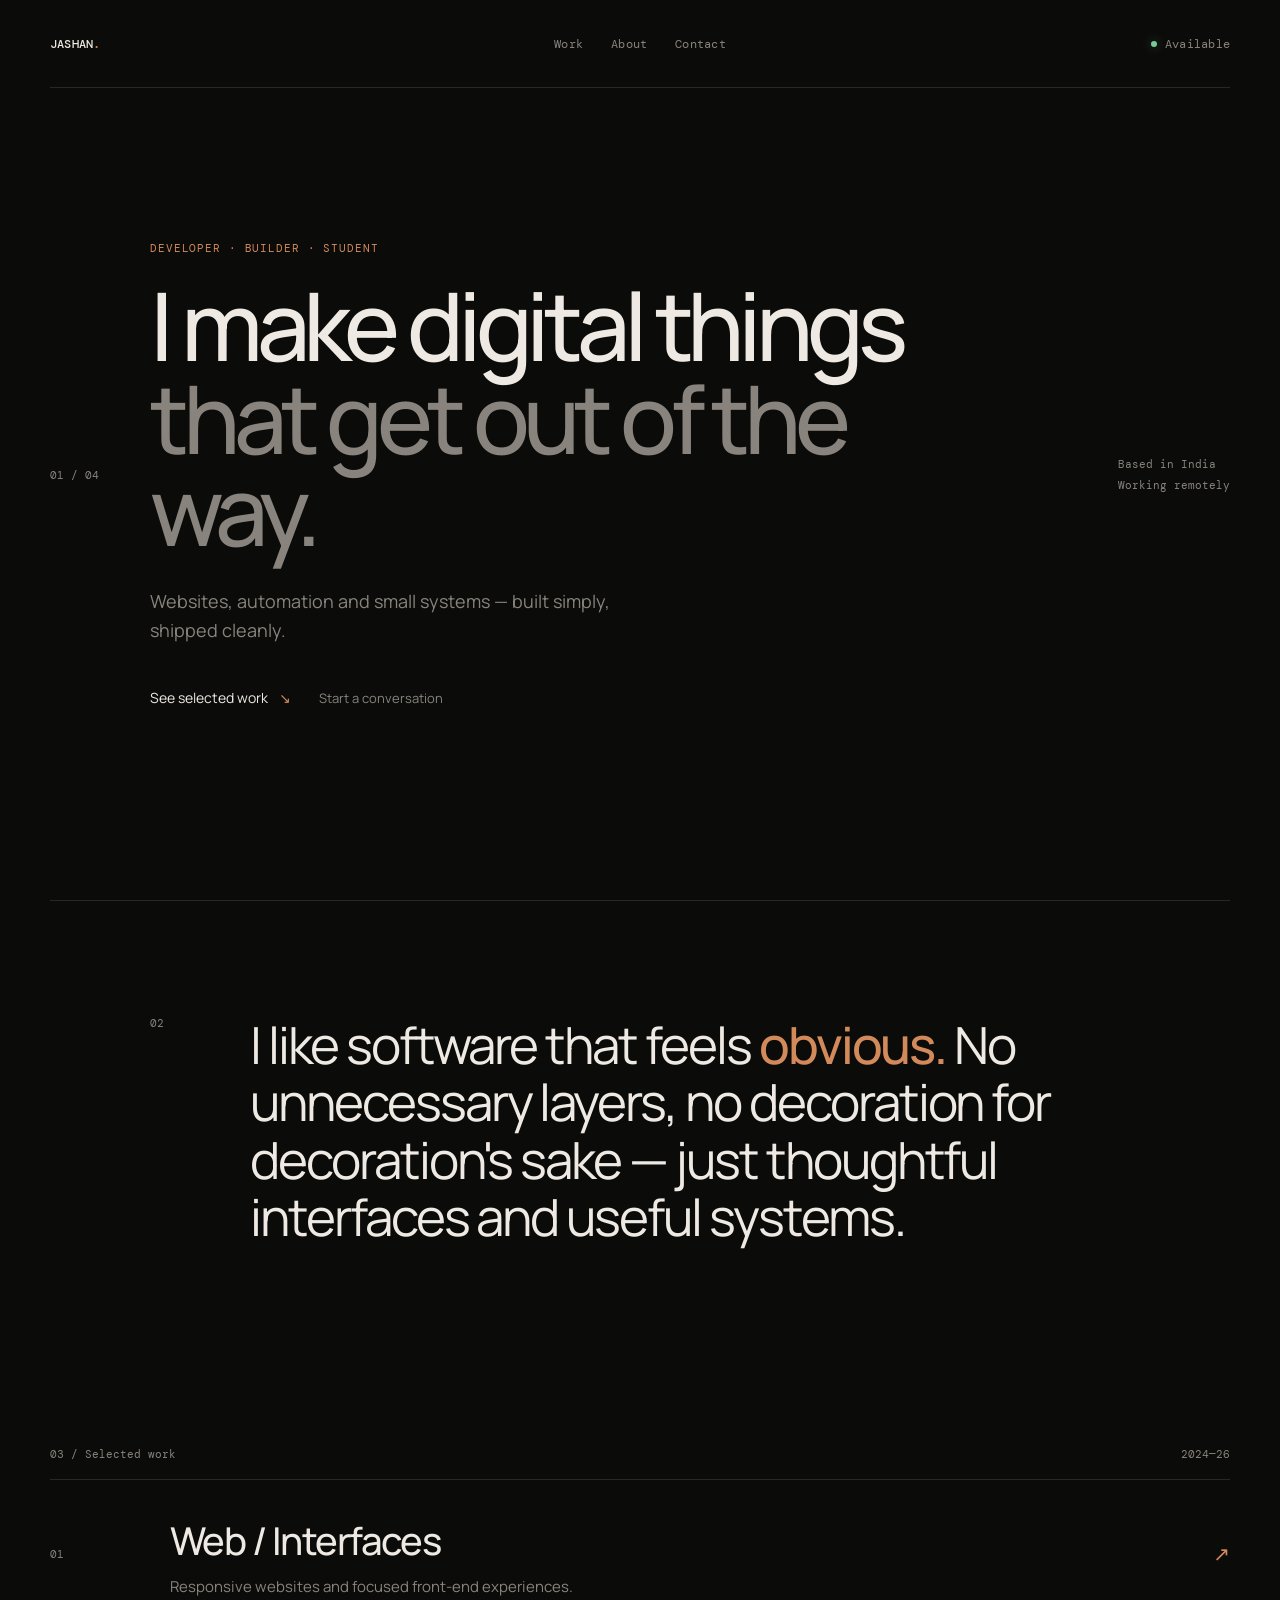
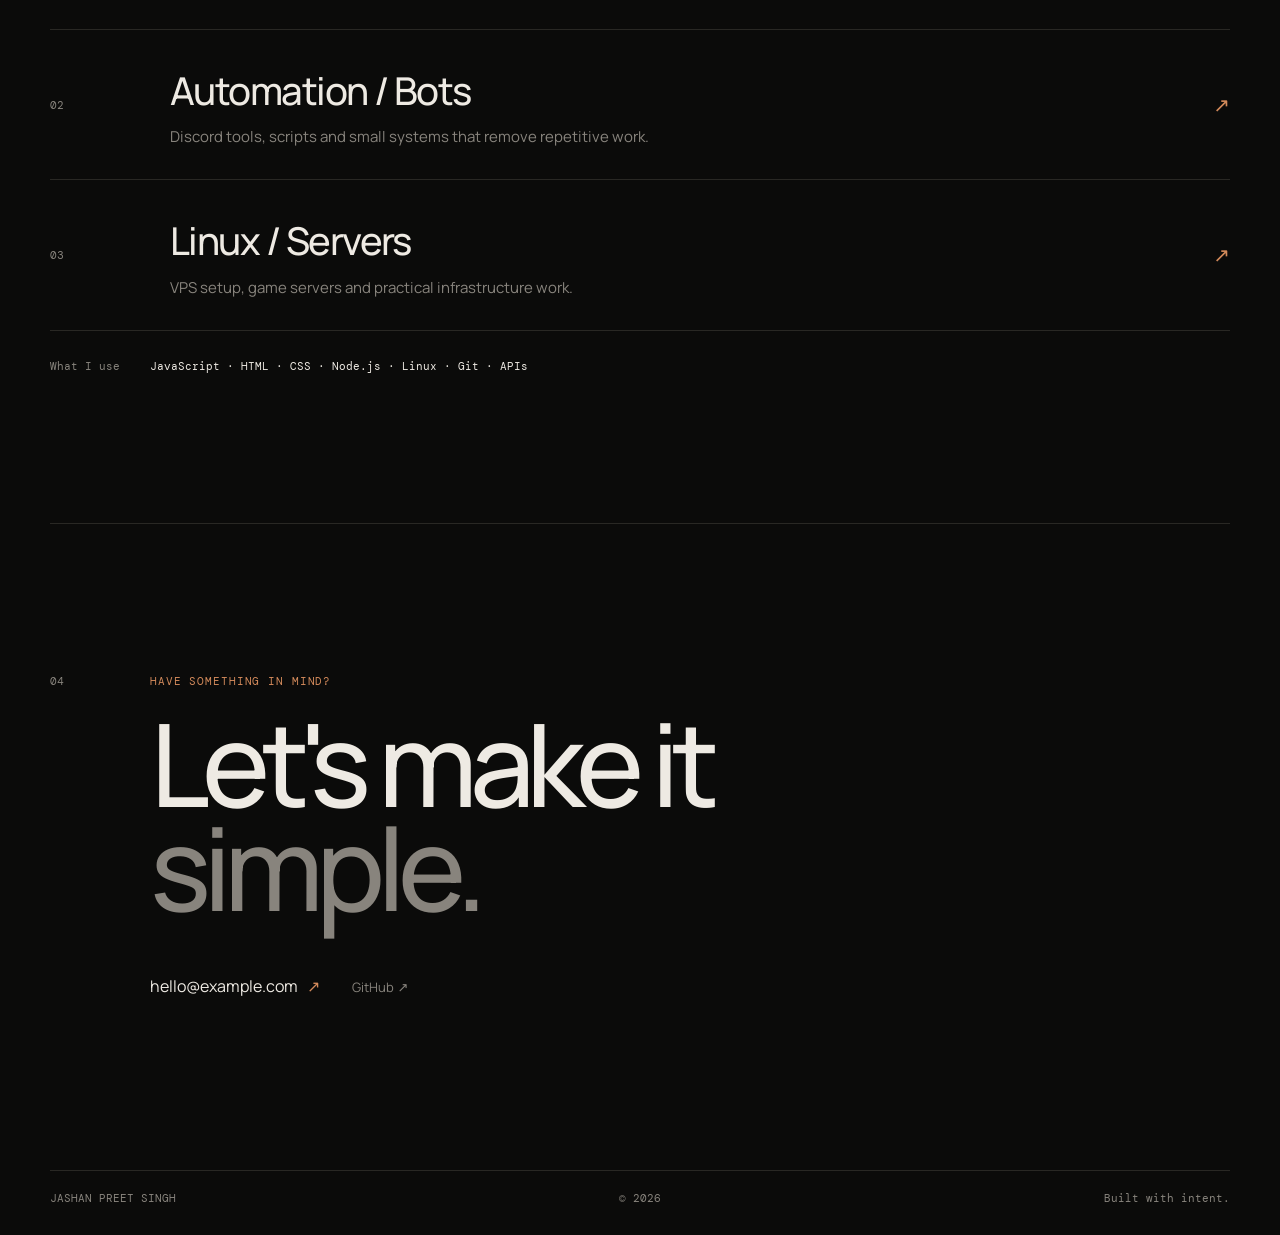
==== index.html @ e44bb3bb "Add files via upload" ====
<!doctype html>
<html lang="en">
<head>
  <meta charset="utf-8">
  <meta name="viewport" content="width=device-width, initial-scale=1">
  <meta name="description" content="Jashan Preet Singh — developer building web experiences, automation and systems.">
  <title>Jashan — Developer</title>
  <link rel="stylesheet" href="style.css">
</head>
<body>
  <div class="loader" aria-hidden="true">
    <span class="loader-mark">J/</span>
    <span class="loader-line"></span>
  </div>

  <header class="topbar">
    <a class="wordmark" href="#top" aria-label="Jashan home">JASHAN<span>.</span></a>
    <nav>
      <a href="#work">Work</a>
      <a href="#about">About</a>
      <a href="#contact">Contact</a>
    </nav>
    <a class="availability" href="#contact"><i></i> Available</a>
  </header>

  <main id="top">
    <section class="hero">
      <div class="hero-index">01 / 04</div>
      <div class="hero-copy">
        <p class="eyebrow">Developer · Builder · Student</p>
        <h1>I make digital things<br><em>that get out of the way.</em></h1>
        <p class="intro">Websites, automation and small systems — built simply, shipped cleanly.</p>
        <div class="hero-links">
          <a class="arrow-link" href="#work">See selected work <span>↘</span></a>
          <a class="quiet-link" href="#contact">Start a conversation</a>
        </div>
      </div>
      <div class="hero-note">Based in India<br>Working remotely</div>
    </section>

    <section class="statement" id="about">
      <div class="section-number">02</div>
      <p>I like software that feels <strong>obvious.</strong> No unnecessary layers, no decoration for decoration's sake — just thoughtful interfaces and useful systems.</p>
    </section>

    <section class="work" id="work">
      <div class="section-head">
        <span>03 / Selected work</span>
        <span>2024—26</span>
      </div>

      <a class="project" href="#" aria-label="Web projects">
        <span class="project-number">01</span>
        <div>
          <h2>Web / Interfaces</h2>
          <p>Responsive websites and focused front-end experiences.</p>
        </div>
        <span class="project-arrow">↗</span>
      </a>

      <a class="project" href="#" aria-label="Automation projects">
        <span class="project-number">02</span>
        <div>
          <h2>Automation / Bots</h2>
          <p>Discord tools, scripts and small systems that remove repetitive work.</p>
        </div>
        <span class="project-arrow">↗</span>
      </a>

      <a class="project" href="#" aria-label="Infrastructure projects">
        <span class="project-number">03</span>
        <div>
          <h2>Linux / Servers</h2>
          <p>VPS setup, game servers and practical infrastructure work.</p>
        </div>
        <span class="project-arrow">↗</span>
      </a>
    </section>

    <section class="about-line">
      <span>What I use</span>
      <p>JavaScript · HTML · CSS · Node.js · Linux · Git · APIs</p>
    </section>

    <section class="contact" id="contact">
      <div class="section-number">04</div>
      <div>
        <p class="eyebrow">Have something in mind?</p>
        <h2>Let's make it<br><em>simple.</em></h2>
        <div class="contact-links">
          <a class="email" href="mailto:hello@example.com">hello@example.com <span>↗</span></a>
          <a href="https://github.com/oddsquad79-dotcom" target="_blank" rel="noreferrer">GitHub ↗</a>
        </div>
      </div>
    </section>
  </main>

  <footer>
    <span>JASHAN PREET SINGH</span>
    <span>© 2026</span>
    <span>Built with intent.</span>
  </footer>

  <script src="script.js"></script>
</body>
</html>
---- style.css ----
@import url('https://fonts.googleapis.com/css2?family=DM+Mono:wght@400;500&family=Manrope:wght@400;500;600;700&display=swap');

:root{
  --bg:#0b0b0a;
  --text:#eeeae3;
  --muted:#88847d;
  --line:#292824;
  --accent:#d38a5b;
  --green:#79c995;
  --max:1180px;
}

*{box-sizing:border-box}
html{scroll-behavior:smooth}
body{
  margin:0;
  background:var(--bg);
  color:var(--text);
  font-family:Manrope,system-ui,sans-serif;
  font-size:15px;
  line-height:1.6;
  -webkit-font-smoothing:antialiased;
}
a{color:inherit;text-decoration:none}
::selection{background:var(--accent);color:#0b0b0a}

.loader{
  position:fixed;
  inset:0;
  z-index:50;
  background:var(--bg);
  display:flex;
  align-items:center;
  justify-content:center;
  gap:18px;
  animation:loaderOut .65s 1.15s cubic-bezier(.76,0,.24,1) forwards;
}
.loader-mark{font:500 24px/1 "DM Mono",monospace;letter-spacing:-.08em}
.loader-line{width:90px;height:1px;background:var(--line);position:relative;overflow:hidden}
.loader-line:after{
  content:"";
  position:absolute;
  inset:0;
  background:var(--accent);
  transform:translateX(-100%);
  animation:load .9s .1s cubic-bezier(.65,0,.35,1) forwards;
}
@keyframes load{to{transform:translateX(0)}}
@keyframes loaderOut{to{opacity:0;visibility:hidden;pointer-events:none}}

.topbar{
  width:min(calc(100% - 48px),var(--max));
  margin:auto;
  height:88px;
  display:grid;
  grid-template-columns:1fr auto 1fr;
  align-items:center;
  border-bottom:1px solid var(--line);
  font:12px "DM Mono",monospace;
  letter-spacing:.02em;
}
.wordmark{font-weight:500}
.wordmark span{color:var(--accent)}
nav{display:flex;gap:28px;color:var(--muted)}
nav a:hover,.contact-links a:hover{color:var(--text)}
.availability{justify-self:end;color:var(--muted);display:flex;align-items:center;gap:8px}
.availability i{width:6px;height:6px;border-radius:50%;background:var(--green);box-shadow:0 0 12px rgba(121,201,149,.45)}

.hero{
  min-height:calc(100vh - 88px);
  width:min(calc(100% - 48px),var(--max));
  margin:auto;
  display:grid;
  grid-template-columns:100px 1fr 180px;
  align-items:center;
  padding:72px 0 110px;
}
.hero-index,.hero-note,.section-number,.section-head,footer,.about-line{
  font:11px "DM Mono",monospace;
  color:var(--muted);
}
.hero-copy{max-width:820px}
.eyebrow{font:11px "DM Mono",monospace;text-transform:uppercase;letter-spacing:.08em;color:var(--accent);margin:0 0 24px}
h1,h2,p{margin-top:0}
h1{
  font-size:clamp(50px,7.4vw,104px);
  line-height:.98;
  letter-spacing:-.065em;
  font-weight:500;
  margin-bottom:30px;
}
h1 em,h2 em{font-style:normal;color:var(--muted)}
.intro{font-size:18px;color:var(--muted);max-width:520px}
.hero-links{display:flex;align-items:center;gap:28px;margin-top:42px}
.arrow-link{font-size:14px}
.arrow-link span{color:var(--accent);margin-left:8px}
.quiet-link{font-size:13px;color:var(--muted)}
.quiet-link:hover{color:var(--text)}
.hero-note{justify-self:end;line-height:1.9}

.statement{
  width:min(calc(100% - 48px),var(--max));
  margin:auto;
  border-top:1px solid var(--line);
  padding:115px 100px 150px;
  display:grid;
  grid-template-columns:100px 1fr;
}
.statement p{
  max-width:850px;
  font-size:clamp(28px,4vw,54px);
  line-height:1.12;
  letter-spacing:-.04em;
}
.statement strong{font-weight:500;color:var(--accent)}

.work{
  width:min(calc(100% - 48px),var(--max));
  margin:auto;
}
.section-head{
  display:flex;
  justify-content:space-between;
  padding-bottom:18px;
  border-bottom:1px solid var(--line);
}
.project{
  display:grid;
  grid-template-columns:100px 1fr 40px;
  gap:20px;
  align-items:center;
  padding:30px 0;
  border-bottom:1px solid var(--line);
  transition:padding .3s ease;
}
.project:hover{padding-left:12px;padding-right:12px}
.project-number{font:11px "DM Mono",monospace;color:var(--muted)}
.project h2{font-size:clamp(25px,3vw,40px);font-weight:500;letter-spacing:-.04em;margin:0 0 4px}
.project p{color:var(--muted);margin:0;max-width:580px}
.project-arrow{color:var(--accent);font-size:20px;justify-self:end}

.about-line{
  width:min(calc(100% - 48px),var(--max));
  margin:0 auto;
  padding:28px 0 150px;
  display:grid;
  grid-template-columns:100px 1fr;
  border-bottom:1px solid var(--line);
}
.about-line p{margin:0;color:var(--text)}

.contact{
  width:min(calc(100% - 48px),var(--max));
  margin:auto;
  padding:150px 0 170px;
  display:grid;
  grid-template-columns:100px 1fr;
}
.contact h2{
  font-size:clamp(55px,9vw,125px);
  line-height:.9;
  letter-spacing:-.07em;
  font-weight:500;
  margin:0 0 55px;
}
.contact-links{display:flex;align-items:center;gap:32px;font-size:13px;color:var(--muted)}
.contact-links .email{font-size:16px;color:var(--text)}
.contact-links span{color:var(--accent);margin-left:6px}

footer{
  width:min(calc(100% - 48px),var(--max));
  margin:auto;
  border-top:1px solid var(--line);
  padding:20px 0 30px;
  display:flex;
  justify-content:space-between;
}

@media(max-width:720px){
  .topbar{width:calc(100% - 32px);grid-template-columns:1fr auto;height:72px}
  nav{display:none}
  .hero,.statement,.work,.about-line,.contact,footer{width:calc(100% - 32px)}
  .hero{display:block;min-height:auto;padding:100px 0 130px}
  .hero-index{margin-bottom:70px}
  .hero-note{margin-top:55px}
  h1{font-size:clamp(48px,14vw,78px)}
  .statement{display:block;padding:80px 0 110px}
  .statement .section-number{margin-bottom:45px}
  .project{grid-template-columns:40px 1fr 25px;padding:24px 0}
  .project p{font-size:13px}
  .project:hover{padding-left:0;padding-right:0}
  .about-line{display:block;padding:25px 0 100px}
  .about-line p{margin-top:18px;line-height:2}
  .contact{display:block;padding:110px 0 120px}
  .contact .section-number{margin-bottom:55px}
  .contact-links{flex-direction:column;align-items:flex-start;gap:15px}
  footer{font-size:9px;gap:12px}
}
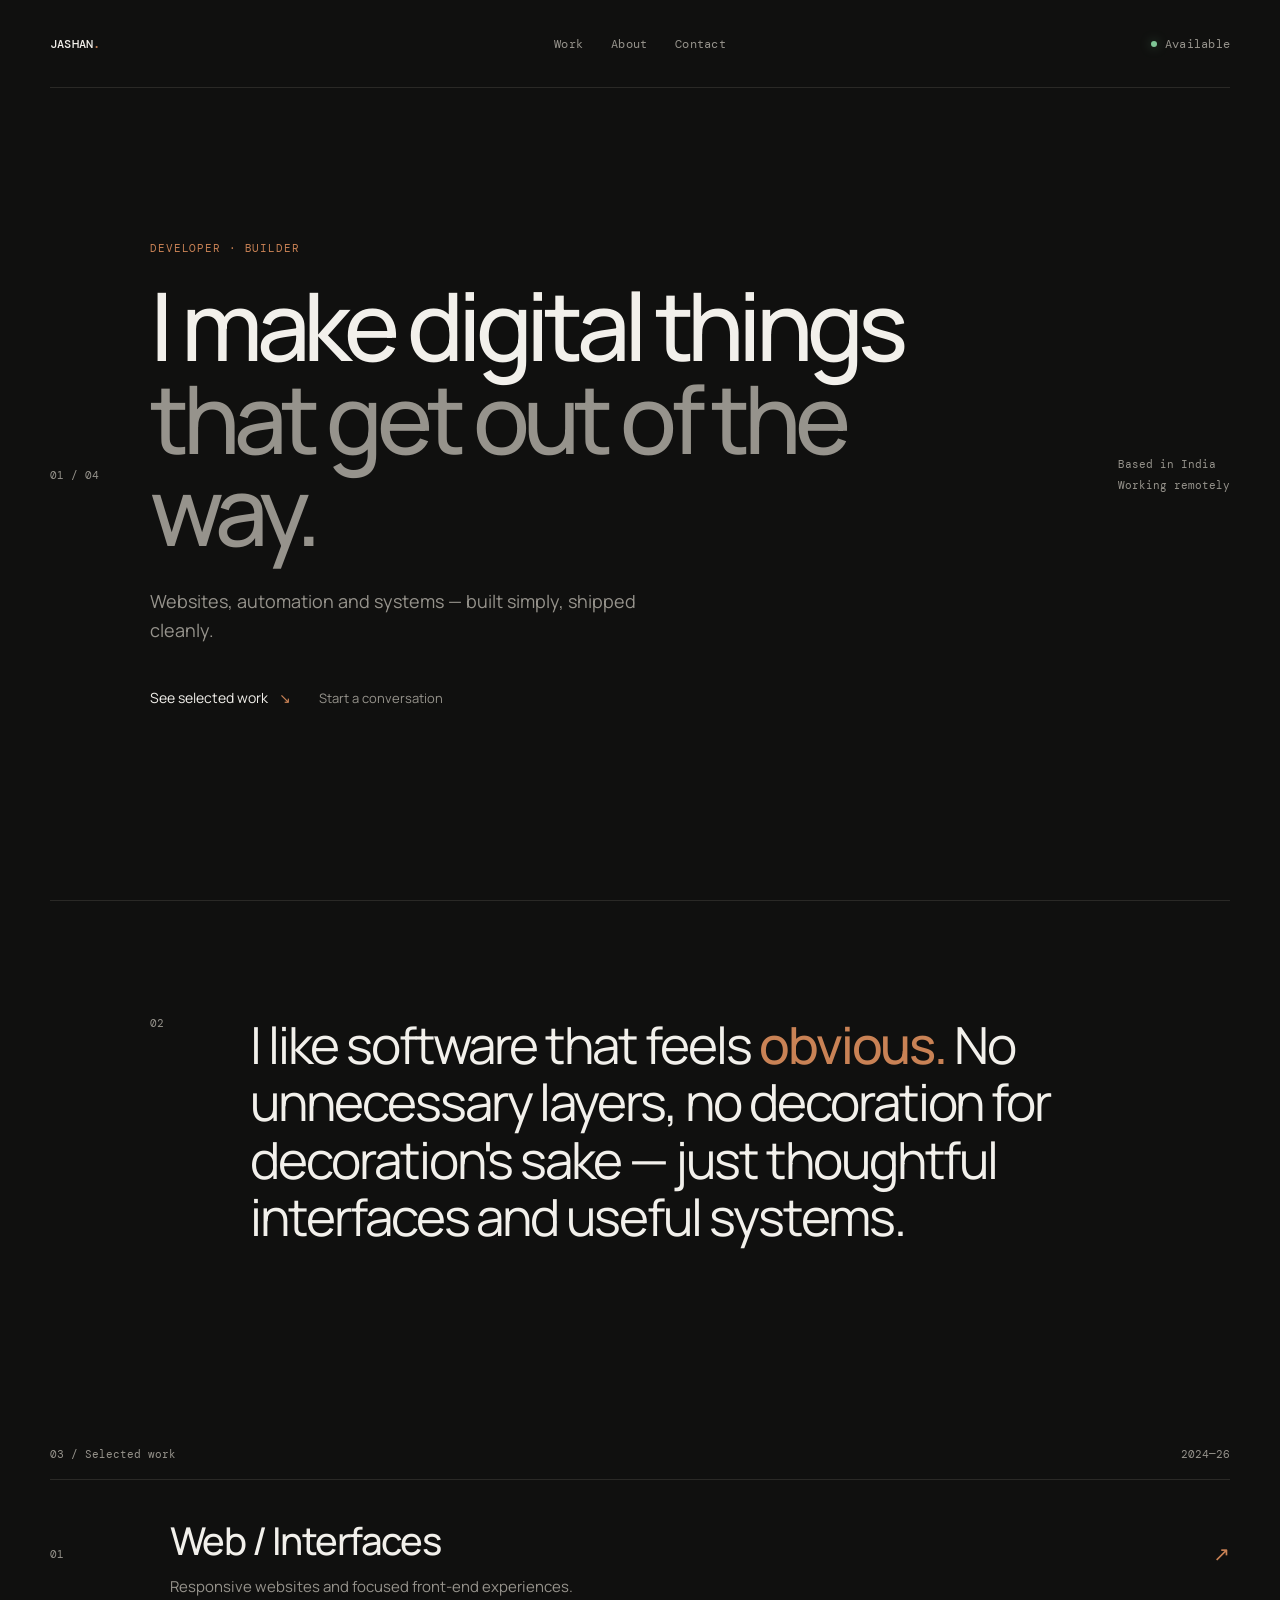
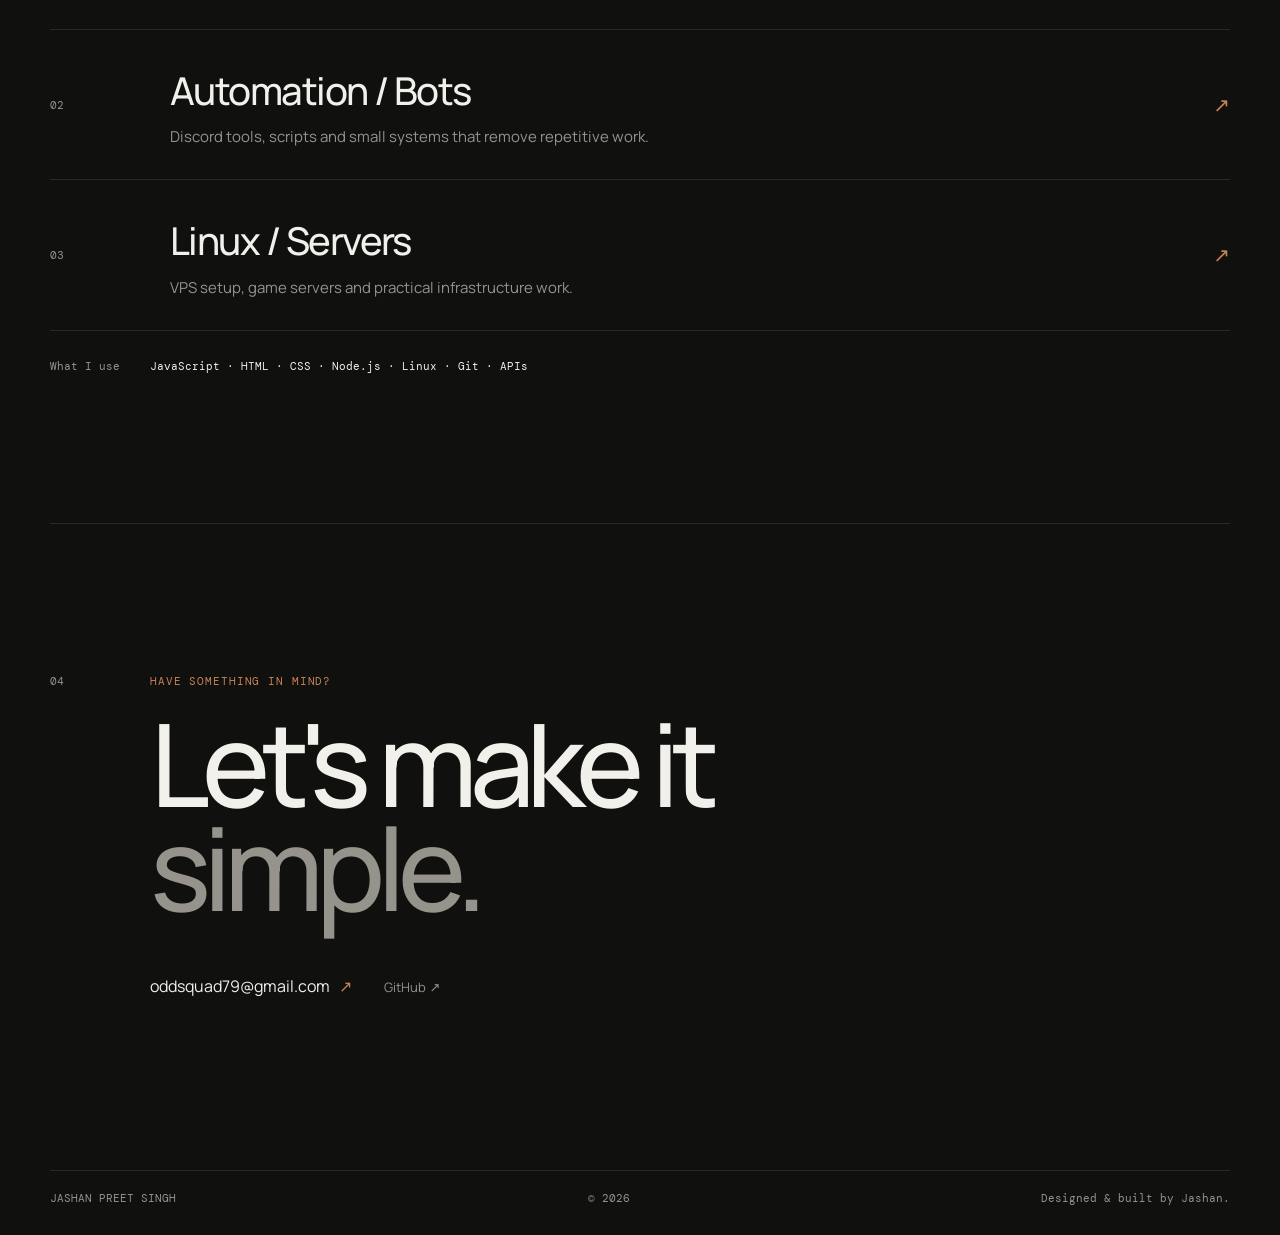
==== commit f1e76daf: "Add files via upload" ====
--- a/index.html
+++ b/index.html
@@ -9,8 +9,8 @@
 </head>
 <body>
   <div class="loader" aria-hidden="true">
-    <span class="loader-mark">J/</span>
-    <span class="loader-line"></span>
+    <span class="loader-mark">jashan</span>
+    <span class="loader-bar"></span>
   </div>
 
   <header class="topbar">
@@ -27,9 +27,9 @@
     <section class="hero">
       <div class="hero-index">01 / 04</div>
       <div class="hero-copy">
-        <p class="eyebrow">Developer · Builder · Student</p>
+        <p class="eyebrow">Developer · Builder</p>
         <h1>I make digital things<br><em>that get out of the way.</em></h1>
-        <p class="intro">Websites, automation and small systems — built simply, shipped cleanly.</p>
+        <p class="intro">Websites, automation and systems — built simply, shipped cleanly.</p>
         <div class="hero-links">
           <a class="arrow-link" href="#work">See selected work <span>↘</span></a>
           <a class="quiet-link" href="#contact">Start a conversation</a>
@@ -88,7 +88,7 @@
         <p class="eyebrow">Have something in mind?</p>
         <h2>Let's make it<br><em>simple.</em></h2>
         <div class="contact-links">
-          <a class="email" href="mailto:hello@example.com">hello@example.com <span>↗</span></a>
+          <a class="email" href="mailto:oddsquad79@gmail.com">oddsquad79@gmail.com <span>↗</span></a>
           <a href="https://github.com/oddsquad79-dotcom" target="_blank" rel="noreferrer">GitHub ↗</a>
         </div>
       </div>
@@ -98,7 +98,7 @@
   <footer>
     <span>JASHAN PREET SINGH</span>
     <span>© 2026</span>
-    <span>Built with intent.</span>
+    <span>Designed & built by Jashan.</span>
   </footer>
 
   <script src="script.js"></script>
--- a/style.css
+++ b/style.css
@@ -1,12 +1,13 @@
 @import url('https://fonts.googleapis.com/css2?family=DM+Mono:wght@400;500&family=Manrope:wght@400;500;600;700&display=swap');
 
 :root{
-  --bg:#0b0b0a;
-  --text:#eeeae3;
-  --muted:#88847d;
-  --line:#292824;
-  --accent:#d38a5b;
-  --green:#79c995;
+  --bg:#10100f;
+  --surface:#151513;
+  --text:#f2f0eb;
+  --muted:#96938c;
+  --line:#2a2926;
+  --accent:#c98255;
+  --green:#7fc596;
   --max:1180px;
 }
 
